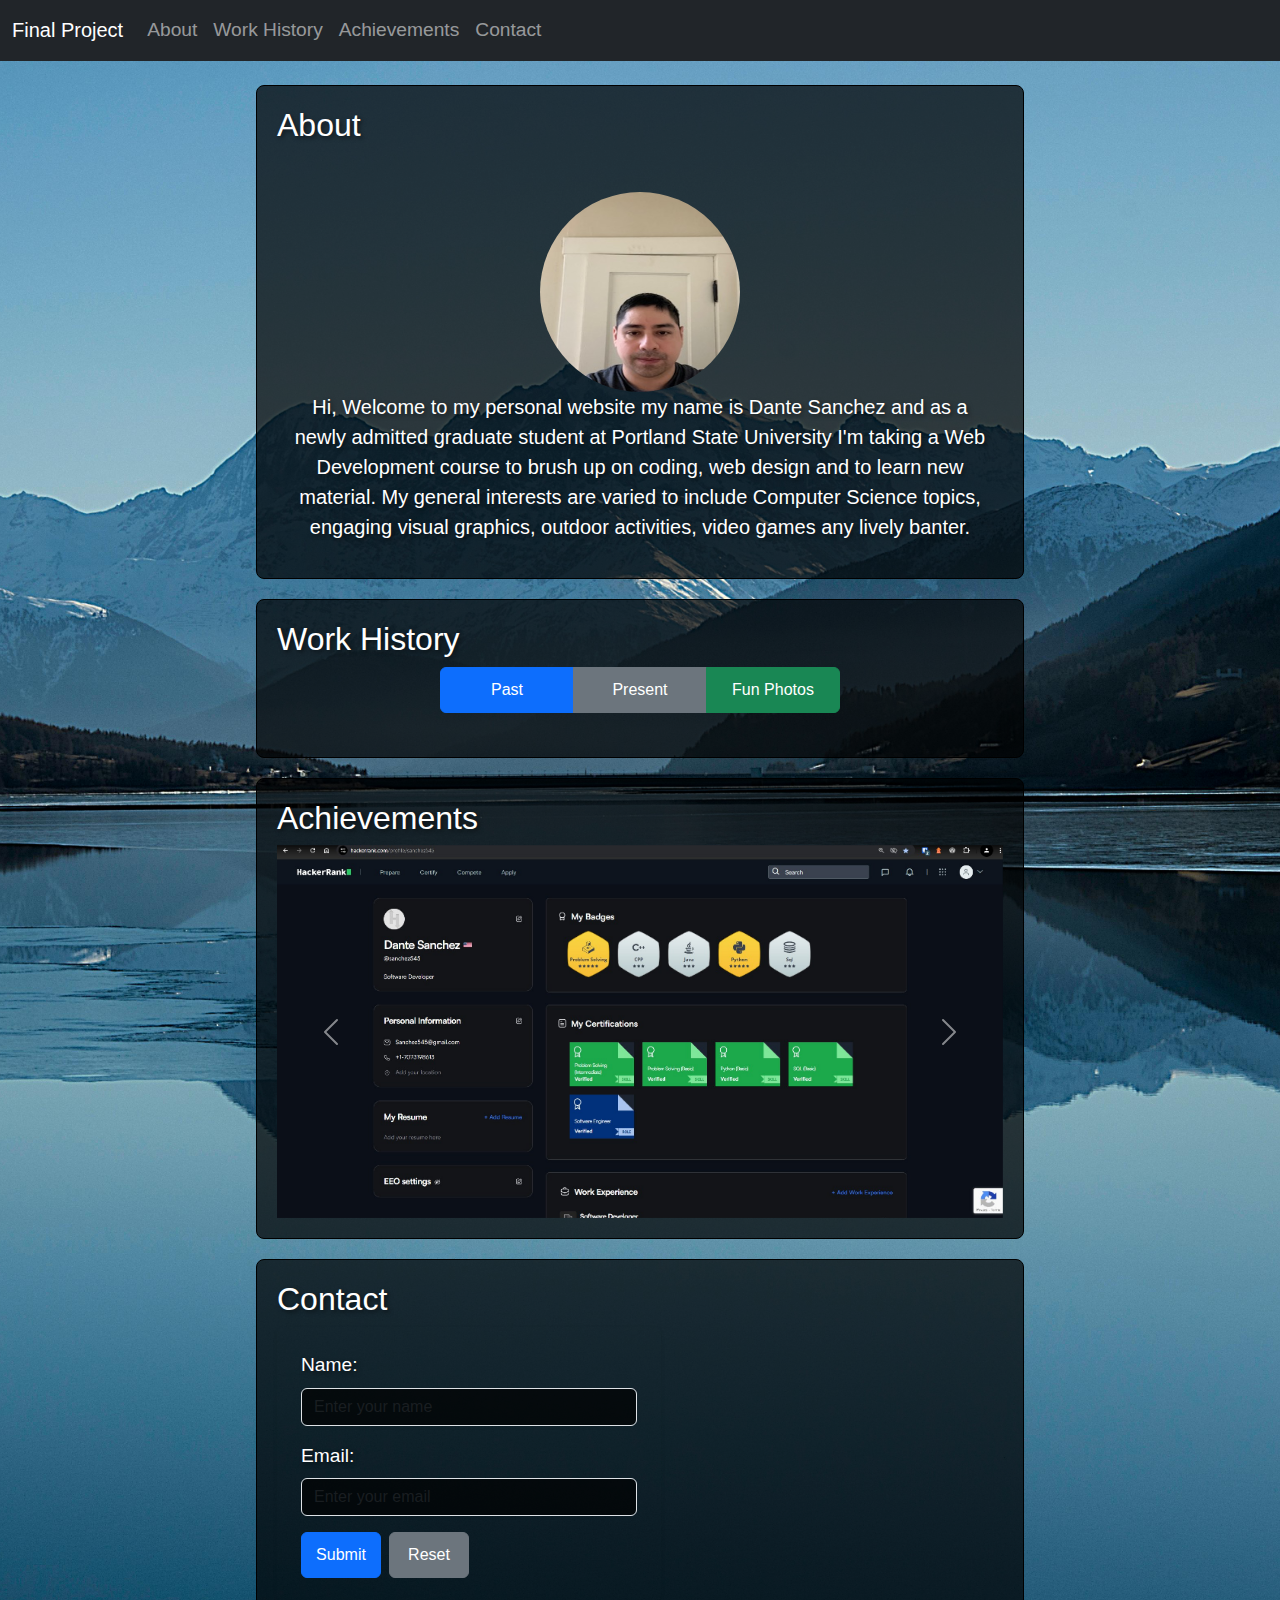
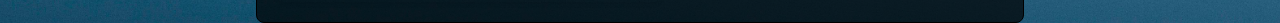
==== index.html @ 8dbc8dbf "renamed landing page to index.html" ====
<!DOCTYPE html>
<html lang="en">
  <head>
    <meta charset="UTF-8" />
    <meta name="viewport" content="width=device-width, initial-scale=1.0" />
    <title>Final Project</title>

    <!-- Bootstrap CSS -->
    <link
      rel="stylesheet"
      href="https://cdn.jsdelivr.net/npm/bootstrap@5.0.2/dist/css/bootstrap.min.css"
    />

    <!-- Custom Styles -->
    <link rel="stylesheet" href="./css/styles.css" />
  </head>
  <body>
    <!-- Navbar -->
    <nav class="navbar navbar-expand-md navbar-dark bg-dark mb-4">
      <div class="container-fluid">
        <a class="navbar-brand" href="#">Final Project</a>
        <button
          class="navbar-toggler"
          type="button"
          data-bs-toggle="collapse"
          data-bs-target="#navbarNav"
          aria-controls="navbarNav"
          aria-expanded="false"
          aria-label="Toggle navigation"
        >
          <span class="navbar-toggler-icon"></span>
        </button>
        <div class="collapse navbar-collapse" id="navbarNav">
          <ul class="navbar-nav me-auto mb-2 mb-md-0">
            <li class="nav-item">
              <a class="nav-link" href="#intro">About</a>
            </li>
            <li class="nav-item">
              <a class="nav-link" href="#work-history">Work History</a>
            </li>
            <li class="nav-item">
              <a class="nav-link" href="#achievements">Achievements</a>
            </li>
            <li class="nav-item">
              <a class="nav-link" href="#form">Contact</a>
            </li>
          </ul>
        </div>
      </div>
    </nav>

    <main class="container flex-container">
      <!-- About Section -->
      <section id="intro" class="section">
        <h2>About</h2>
        <div id="intro"><script src="./javascript/01-Intro.js"></script></div>
      </section>

      <!-- Work History Section -->
      <section id="work-history" class="section">
        <h2>Work History</h2>
        <div class="btn-group">
          <button class="btn btn-primary" id="past_work">Past</button>
          <button class="btn btn-secondary" id="current_work">Present</button>
          <button class="btn btn-success" id="fun">Fun Photos</button>
        </div>
        <div id="results" class="mt-4"></div>
        <script src="./javascript/02-Work-History.js"></script>
      </section>

      <!-- Projects Section with Carousel -->
       <section id="achievements" class="section">
        <h2>Achievements</h2>
        <div
          id="carouselExampleFade"
          class="carousel slide carousel-fade"
          data-bs-ride="carousel"
        >
        
        <script src="./javascript/03-Achievements.js"></script>
      </section>

      <!-- Contact Form Section -->
      <section id="form" class="section">
        <h2 class="text-left">Contact</h2>
        <form class="p-4 rounded shadow-sm">
          <div class="mb-3">
            <label for="name" class="form-label">Name:</label>
            <input
              type="text"
              id="name"
              class="form-control"
              placeholder="Enter your name"
              required
            />
          </div>
          <div class="mb-3">
            <label for="email" class="form-label">Email:</label>
            <input
              type="email"
              id="email"
              class="form-control"
              placeholder="Enter your email"
              required
            />
          </div>
          <div class="d-flex gap-2">
            <button type="submit" class="btn btn-primary">Submit</button>
            <button type="reset" class="btn btn-secondary">Reset</button>
          </div>
        </form>
        <script src="./javascript/04-form.js"></script>
      </section>
    </main>

<!-- Modal for Image Zoom -->
<div class="modal fade" id="photoModal" tabindex="-1" aria-labelledby="photoModalLabel" aria-hidden="true">
  <div class="modal-dialog modal-dialog-centered modal-lg">
    <div class="modal-content">
      <div class="modal-body p-0">
        <img src="" id="modalImage" class="img-fluid" alt="Zoomed Photo">
      </div>
    </div>
  </div>
</div>


    <!-- Bootstrap JavaScript -->
    <script src="https://cdn.jsdelivr.net/npm/bootstrap@5.0.2/dist/js/bootstrap.bundle.min.js"></script>
  </body>
</html>
---- css/styles.css ----
* {
  box-sizing: border-box;
}

:root {
  --black: #080808;
  --white: #fefefe;
  --gray: #565656;
  --light-light-gray: rgba(120, 118, 118, 0.1);
  --light-gray: rgba(120, 118, 118, 0.5);

  --teal: #006060;
  --violetred: #a2106d;
  --orange: #ffa500;
}

html {
  background-color: var(--light-light-gray);
}

body {
  font-family: "Open Sans", "Helvetica Neue", sans-serif;
  font-size: 1.2em;
  background-image: url("../images/mountain_landscape_pexels(free_stock_photos).jpeg");
  background-size: cover;
  background-position: center;
}

h1 {
  text-align: center;
  font-size: 2rem;
}

.btn-group {
  margin: auto;
  width: 400px;
  display: flex;
  justify-content: space-evenly;
  margin-bottom: 20px;
}

.btn {
  width: 80px;
  padding: 10px;
}

.flex-container {
  display: flex;
  flex-direction: column;
  align-items: center;
  gap: 20px; /* Adds spacing between sections */
  width: 100%;
}

.section {
  width: 100%;
  max-width: 60vw;
  padding: 20px;
  border: 1px solid black;
  border-radius: 8px;
  background-color: hsla(0, 0%, 0%, 0.7);
  /* backdrop-filter: blur(5px); Adds a frosted glass effect */
  color: white;
  text-shadow: 2px 2px 4px rgba(0, 0, 0, 0.5);
}

form {
  width: 30vw;
}

.form-control {
  background-color: hsla(0, 0%, 0%, 0.7) !important;
  color: green !important;
  /* backdrop-filter: blur(5px) !important; */
}

.jumbotron {
  padding: 2rem;
  background-color: hsla(0, 0%, 0%, 0.7);
  /*backdrop-filter: blur(25px); /*Adds a frosted glass effect */
  border-radius: 10px;
}

/* Lazy Loading Thumbnails */
.lazy {
  filter: blur(5px);
  transition: filter 0.5s ease-in-out;
}

.lazy.loaded {
  filter: blur(0);
}

.zoomable {
  transition: transform 0.3s ease;
}

.zoomable:hover {
  transform: scale(1.05);
}

.card {
  background-color: hsla(0, 0%, 0%, 0.7);
}

.card-text {
  height: 425px; /* Set a fixed height */
  overflow: hidden;
}
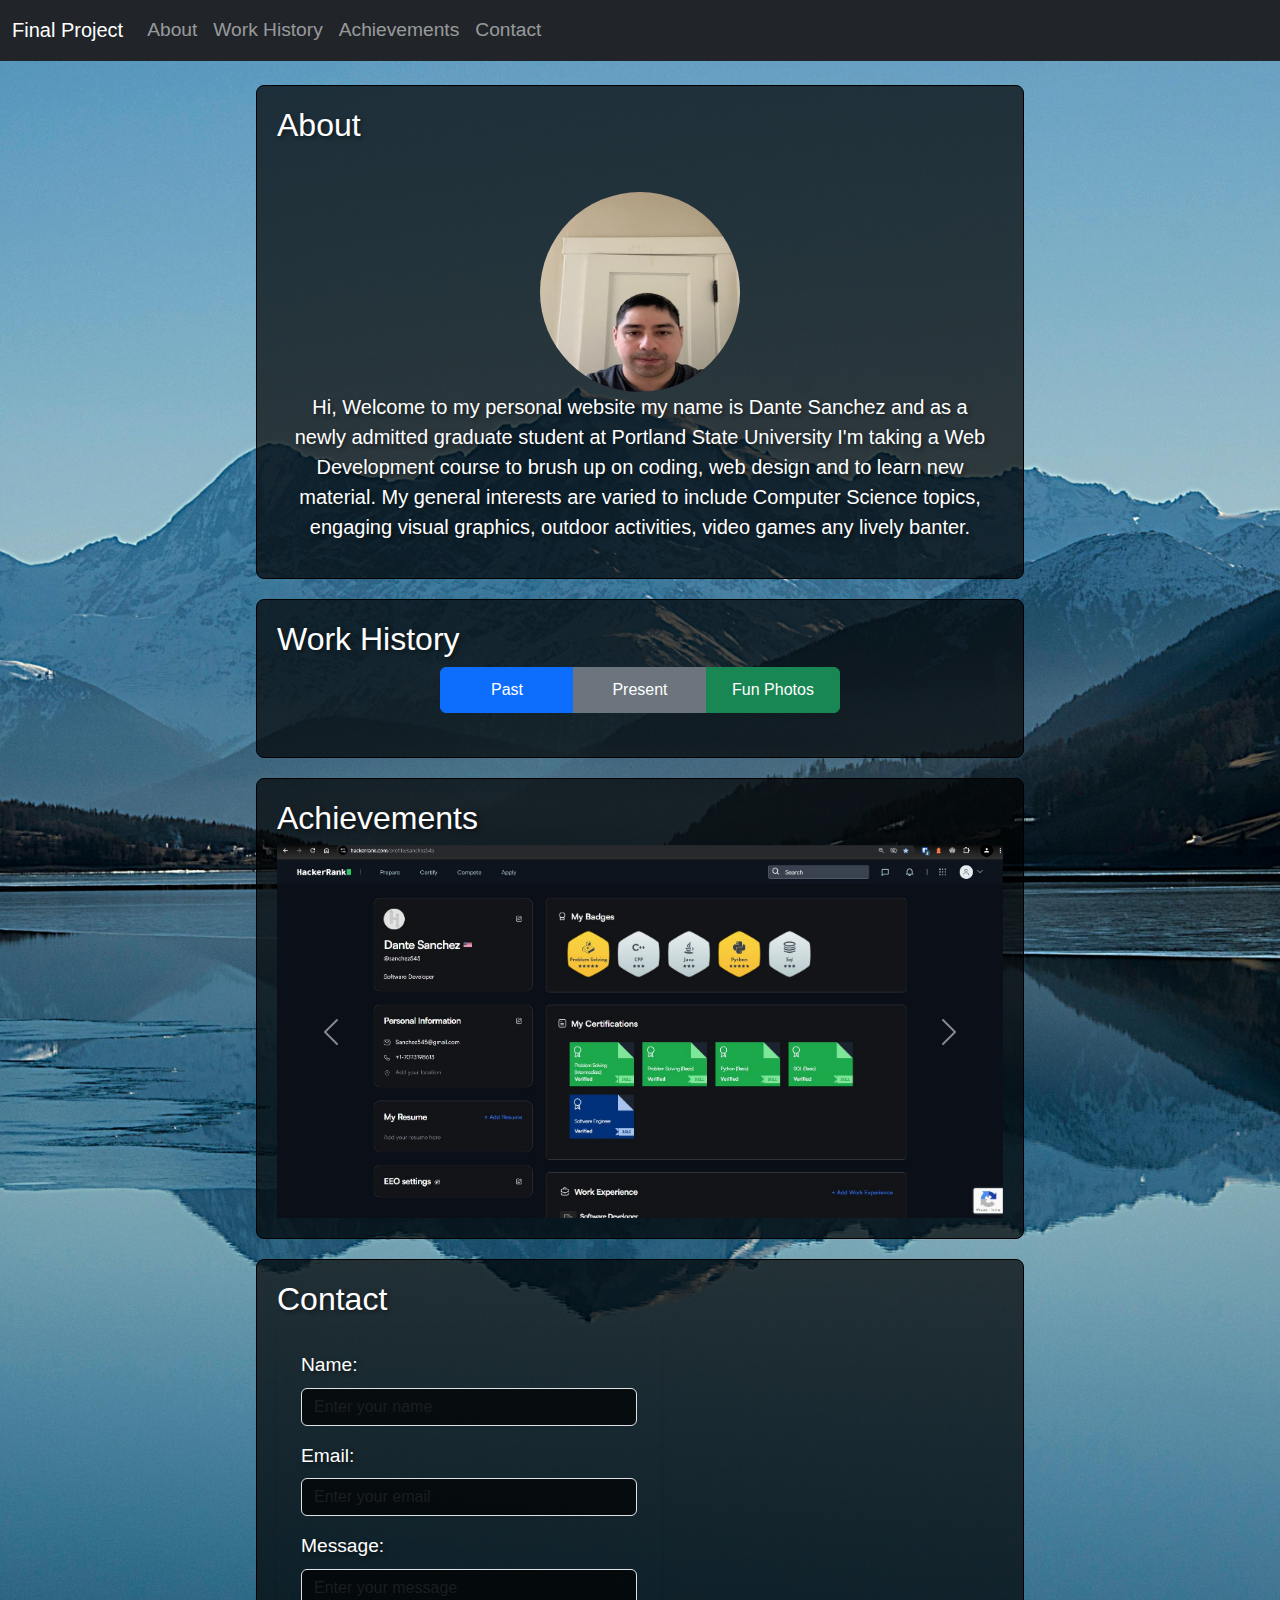
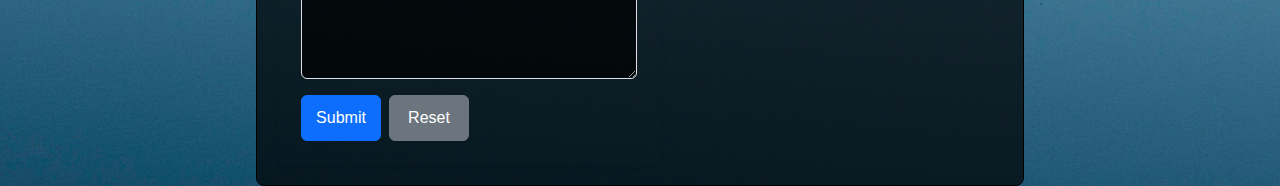
==== commit efc0bb61: "Fixed form to include a message text box" ====
--- a/index.html
+++ b/index.html
@@ -81,36 +81,47 @@
       </section>
 
       <!-- Contact Form Section -->
-      <section id="form" class="section">
-        <h2 class="text-left">Contact</h2>
-        <form class="p-4 rounded shadow-sm">
-          <div class="mb-3">
-            <label for="name" class="form-label">Name:</label>
-            <input
-              type="text"
-              id="name"
-              class="form-control"
-              placeholder="Enter your name"
-              required
-            />
-          </div>
-          <div class="mb-3">
-            <label for="email" class="form-label">Email:</label>
-            <input
-              type="email"
-              id="email"
-              class="form-control"
-              placeholder="Enter your email"
-              required
-            />
-          </div>
-          <div class="d-flex gap-2">
-            <button type="submit" class="btn btn-primary">Submit</button>
-            <button type="reset" class="btn btn-secondary">Reset</button>
-          </div>
-        </form>
-        <script src="./javascript/04-form.js"></script>
-      </section>
+<section id="form" class="section">
+  <h2 class="text-left">Contact</h2>
+  <form class="p-4 rounded shadow-sm">
+    <div class="mb-3">
+      <label for="name" class="form-label">Name:</label>
+      <input
+        type="text"
+        id="name"
+        class="form-control"
+        placeholder="Enter your name"
+        required
+      />
+    </div>
+    <div class="mb-3">
+      <label for="email" class="form-label">Email:</label>
+      <input
+        type="email"
+        id="email"
+        class="form-control"
+        placeholder="Enter your email"
+        required
+      />
+    </div>
+    <div class="mb-3">
+      <label for="message" class="form-label">Message:</label>
+      <textarea
+        id="message"
+        class="form-control"
+        placeholder="Enter your message"
+        rows="4"
+        required
+      ></textarea>
+    </div>
+    <div class="d-flex gap-2">
+      <button type="submit" class="btn btn-primary">Submit</button>
+      <button type="reset" class="btn btn-secondary">Reset</button>
+    </div>
+  </form>
+  <script src="./javascript/04-form.js"></script>
+</section>
+
     </main>
 
 <!-- Modal for Image Zoom -->
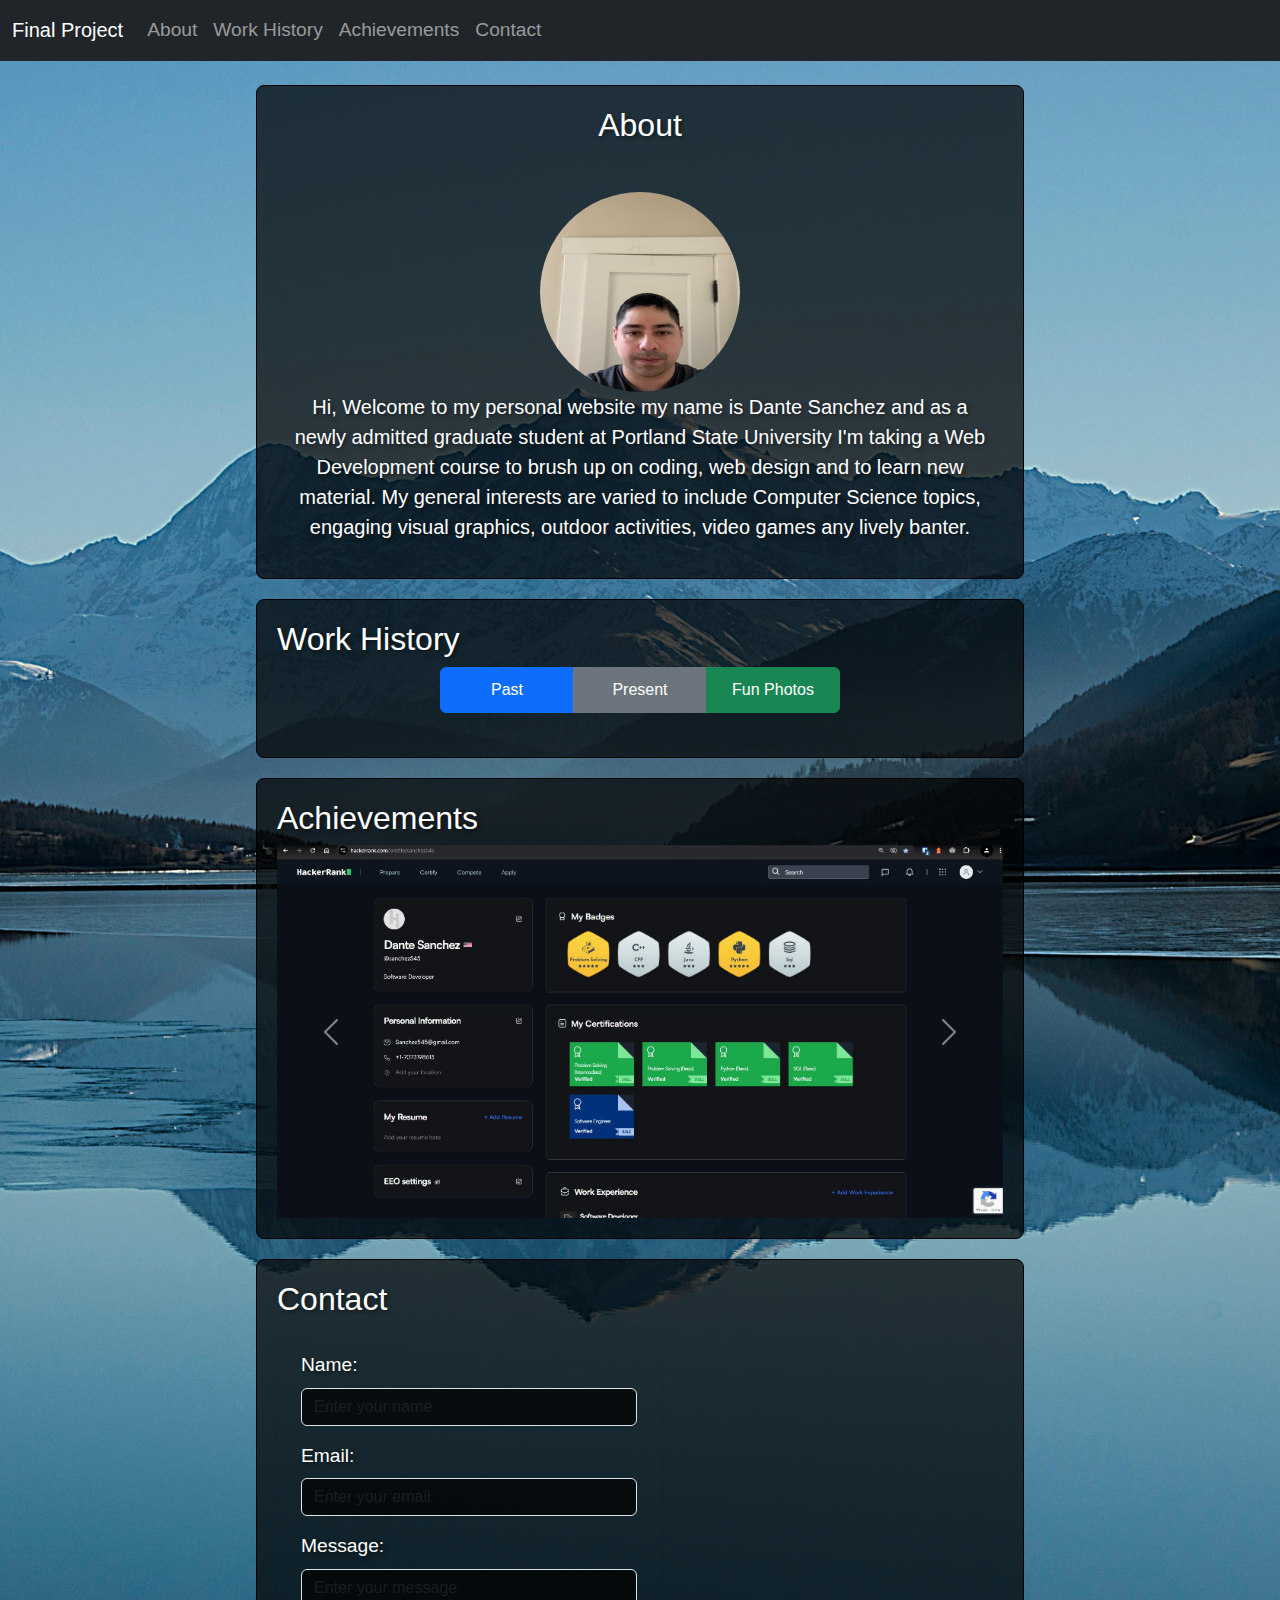
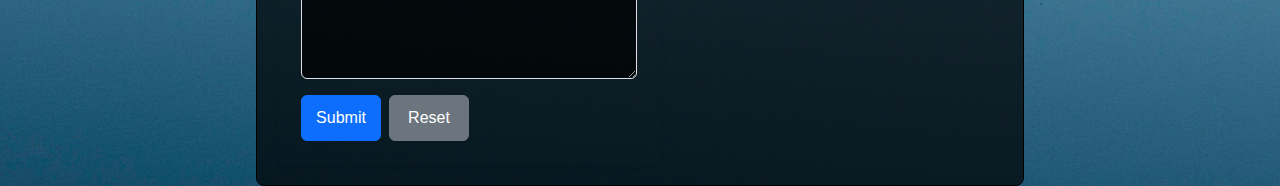
==== commit a18a7085: "Fixed All Accessbility Issues" ====
--- a/index.html
+++ b/index.html
@@ -15,6 +15,11 @@
     <link rel="stylesheet" href="./css/styles.css" />
   </head>
   <body>
+    <!-- Skip to main content link -->
+    <a href="#maincontent" class="visually-hidden-focusable"
+      >Skip to main content</a
+    >
+
     <!-- Navbar -->
     <nav class="navbar navbar-expand-md navbar-dark bg-dark mb-4">
       <div class="container-fluid">
@@ -49,11 +54,13 @@
       </div>
     </nav>
 
-    <main class="container flex-container">
+    <main id="maincontent" class="container flex-container">
       <!-- About Section -->
       <section id="intro" class="section">
-        <h2>About</h2>
-        <div id="intro"><script src="./javascript/01-Intro.js"></script></div>
+        <h1>About</h1>
+        <div id="intro-content">
+          <script src="./javascript/01-Intro.js"></script>
+        </div>
       </section>
 
       <!-- Work History Section -->
@@ -64,77 +71,90 @@
           <button class="btn btn-secondary" id="current_work">Present</button>
           <button class="btn btn-success" id="fun">Fun Photos</button>
         </div>
-        <div id="results" class="mt-4"></div>
+        <div id="results" class="mt-4" aria-live="polite"></div>
         <script src="./javascript/02-Work-History.js"></script>
       </section>
 
       <!-- Projects Section with Carousel -->
-       <section id="achievements" class="section">
+      <section id="achievements" class="section">
         <h2>Achievements</h2>
         <div
           id="carouselExampleFade"
           class="carousel slide carousel-fade"
           data-bs-ride="carousel"
+          aria-label="Achievements carousel"
         >
-        
+          <!-- Carousel indicators, items, and controls should be included here for full accessibility -->
+        </div>
         <script src="./javascript/03-Achievements.js"></script>
       </section>
 
       <!-- Contact Form Section -->
-<section id="form" class="section">
-  <h2 class="text-left">Contact</h2>
-  <form class="p-4 rounded shadow-sm">
-    <div class="mb-3">
-      <label for="name" class="form-label">Name:</label>
-      <input
-        type="text"
-        id="name"
-        class="form-control"
-        placeholder="Enter your name"
-        required
-      />
-    </div>
-    <div class="mb-3">
-      <label for="email" class="form-label">Email:</label>
-      <input
-        type="email"
-        id="email"
-        class="form-control"
-        placeholder="Enter your email"
-        required
-      />
-    </div>
-    <div class="mb-3">
-      <label for="message" class="form-label">Message:</label>
-      <textarea
-        id="message"
-        class="form-control"
-        placeholder="Enter your message"
-        rows="4"
-        required
-      ></textarea>
-    </div>
-    <div class="d-flex gap-2">
-      <button type="submit" class="btn btn-primary">Submit</button>
-      <button type="reset" class="btn btn-secondary">Reset</button>
-    </div>
-  </form>
-  <script src="./javascript/04-form.js"></script>
-</section>
-
+      <section id="form" class="section">
+        <h2 class="text-left">Contact</h2>
+        <form
+          class="p-4 rounded shadow-sm"
+          aria-labelledby="contactFormHeading"
+        >
+          <div id="contactFormHeading" class="visually-hidden">
+            Contact Form
+          </div>
+          <div class="mb-3">
+            <label for="name" class="form-label">Name:</label>
+            <input
+              type="text"
+              id="name"
+              class="form-control"
+              placeholder="Enter your name"
+              required
+            />
+          </div>
+          <div class="mb-3">
+            <label for="email" class="form-label">Email:</label>
+            <input
+              type="email"
+              id="email"
+              class="form-control"
+              placeholder="Enter your email"
+              required
+            />
+          </div>
+          <div class="mb-3">
+            <label for="message" class="form-label">Message:</label>
+            <textarea
+              id="message"
+              class="form-control"
+              placeholder="Enter your message"
+              rows="4"
+              required
+            ></textarea>
+          </div>
+          <div class="d-flex gap-2">
+            <button type="submit" class="btn btn-primary">Submit</button>
+            <button type="reset" class="btn btn-secondary">Reset</button>
+          </div>
+        </form>
+        <script src="./javascript/04-form.js"></script>
+      </section>
     </main>
 
-<!-- Modal for Image Zoom -->
-<div class="modal fade" id="photoModal" tabindex="-1" aria-labelledby="photoModalLabel" aria-hidden="true">
-  <div class="modal-dialog modal-dialog-centered modal-lg">
-    <div class="modal-content">
-      <div class="modal-body p-0">
-        <img src="" id="modalImage" class="img-fluid" alt="Zoomed Photo">
+    <!-- Modal for Image Zoom -->
+    <div
+      class="modal fade"
+      id="photoModal"
+      tabindex="-1"
+      aria-labelledby="photoModalLabel"
+      aria-hidden="true"
+    >
+      <div class="modal-dialog modal-dialog-centered modal-lg">
+        <div class="modal-content">
+          <div class="modal-body p-0">
+            <h3 id="photoModalLabel" class="visually-hidden">Zoomed Photo</h3>
+            <img src="" id="modalImage" class="img-fluid" alt="Zoomed Photo" />
+          </div>
+        </div>
       </div>
     </div>
-  </div>
-</div>
-
 
     <!-- Bootstrap JavaScript -->
     <script src="https://cdn.jsdelivr.net/npm/bootstrap@5.0.2/dist/js/bootstrap.bundle.min.js"></script>
